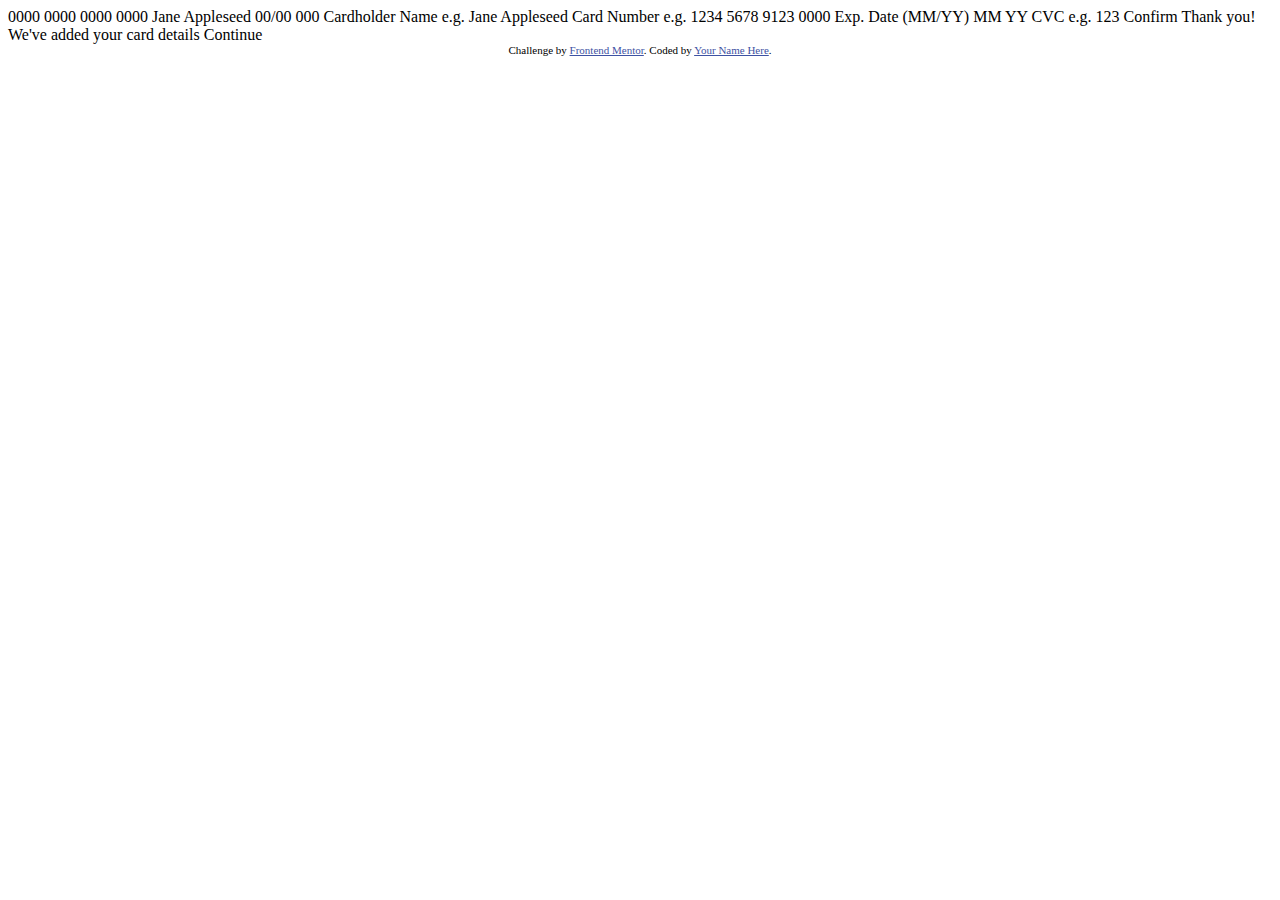
==== Interactive card details form main/index.html @ 3898c525 "upload elements" ====
<!DOCTYPE html>
<html lang="en">
<head>
  <meta charset="UTF-8">
  <meta name="viewport" content="width=device-width, initial-scale=1.0"> <!-- displays site properly based on user's device -->

  <link rel="icon" type="image/png" sizes="32x32" href="./images/favicon-32x32.png">
  
  <title>Frontend Mentor | Interactive card details form</title>

  <!-- Feel free to remove these styles or customise in your own stylesheet 👍 -->
  <style>
    .attribution { font-size: 11px; text-align: center; }
    .attribution a { color: hsl(228, 45%, 44%); }
  </style>
</head>
<body>

  0000 0000 0000 0000
  Jane Appleseed
  00/00

  000

  Cardholder Name
  e.g. Jane Appleseed

  Card Number
  e.g. 1234 5678 9123 0000

  Exp. Date (MM/YY)
  MM
  YY

  CVC
  e.g. 123

  Confirm

  <!-- Completed state start -->

  Thank you!
  We've added your card details
  Continue
  
  <div class="attribution">
    Challenge by <a href="https://www.frontendmentor.io?ref=challenge" target="_blank">Frontend Mentor</a>. 
    Coded by <a href="#">Your Name Here</a>.
  </div>
</body>
</html>
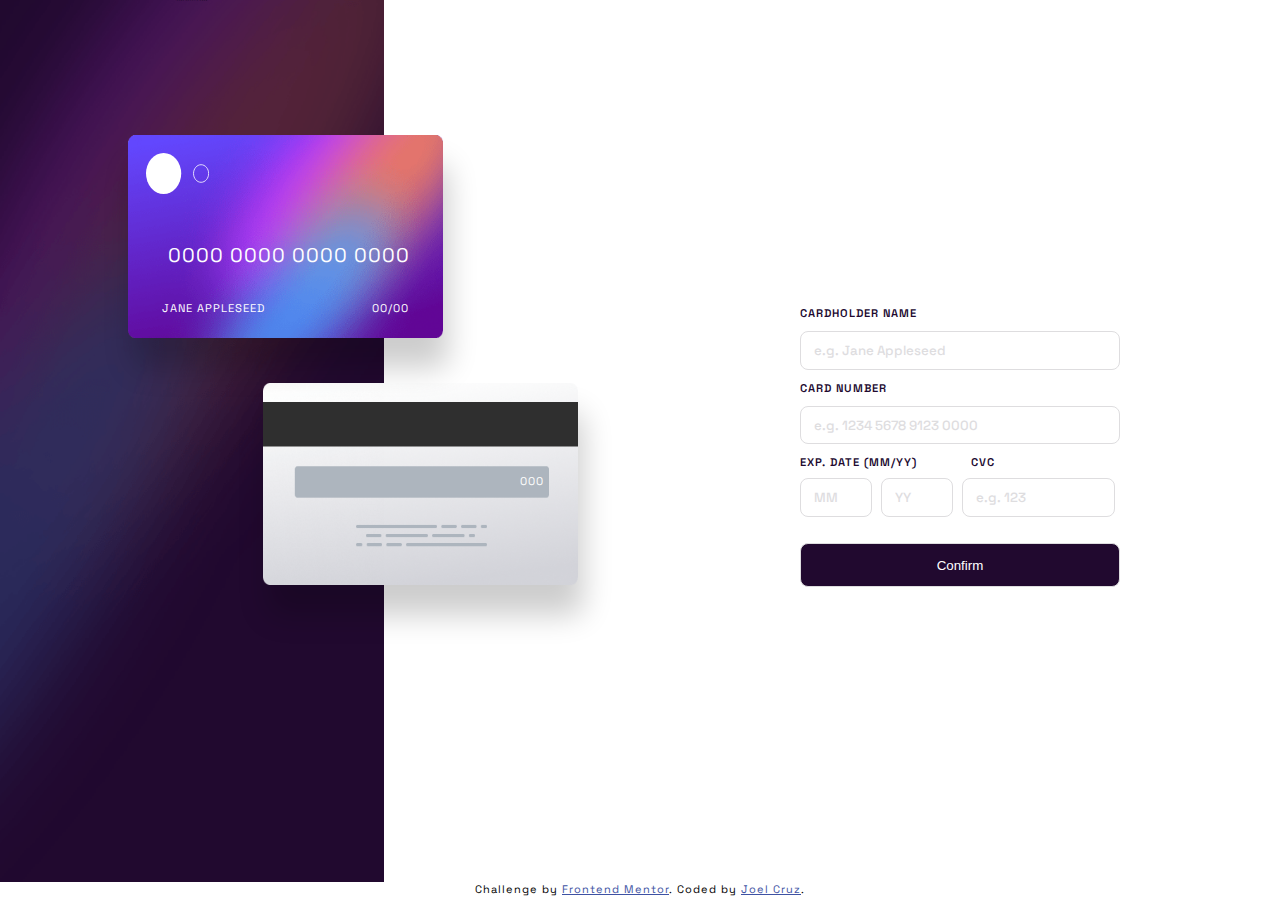
==== commit a89e77f4: "complete styles" ====
--- a/Interactive card details form main/index.html
+++ b/Interactive card details form main/index.html
@@ -1,51 +1,133 @@
 <!DOCTYPE html>
 <html lang="en">
-<head>
-  <meta charset="UTF-8">
-  <meta name="viewport" content="width=device-width, initial-scale=1.0"> <!-- displays site properly based on user's device -->
+  <head>
+    <meta charset="UTF-8" />
+    <meta name="viewport" content="width=device-width, initial-scale=1.0" />
+    <!-- displays site properly based on user's device -->
 
-  <link rel="icon" type="image/png" sizes="32x32" href="./images/favicon-32x32.png">
-  
-  <title>Frontend Mentor | Interactive card details form</title>
+    <link
+      rel="icon"
+      type="image/png"
+      sizes="32x32"
+      href="./images/favicon-32x32.png"
+    />
 
-  <!-- Feel free to remove these styles or customise in your own stylesheet 👍 -->
-  <style>
-    .attribution { font-size: 11px; text-align: center; }
-    .attribution a { color: hsl(228, 45%, 44%); }
-  </style>
-</head>
-<body>
+    <link rel="stylesheet" href="styles/style.css" />
 
-  0000 0000 0000 0000
-  Jane Appleseed
-  00/00
+    <title>Frontend Mentor | Interactive card details form</title>
 
-  000
+    <!-- Feel free to remove these styles or customise in your own stylesheet 👍 -->
+    <style>
+      .attribution {
+        font-size: 11px;
+        text-align: center;
+      }
+      .attribution a {
+        color: hsl(228, 45%, 44%);
+      }
+    </style>
+  </head>
+  <body>
+    <header class="header">
+      <h1>Card details form</h1>
+      <img class="bg-mobile" src="images/bg-main-mobile.png" />
+      <img class="bg-desktop" src="images/bg-main-desktop.png" />
 
-  Cardholder Name
-  e.g. Jane Appleseed
+      <section class="card-container" aria-labelledby="card details view">
+        <div id="front-card" class="card card--front">
+          <img class="card__logo" src="images/card-logo.svg" />
+          <img src="images/bg-card-front.png" />
+          <p class="card__number">0000 0000 0000 0000</p>
+          <p class="card__owner">Jane Appleseed</p>
+          <p class="card__date">00/00</p>
+        </div>
+        <div id="back-card" class="card card--back">
+          <img src="images/bg-card-back.png" />
+          <p class="card__cvc">000</p>
+        </div>
+      </section>
+    </header>
 
-  Card Number
-  e.g. 1234 5678 9123 0000
+    <main class="main">
+      <form class="form" action="#" method="post" aria-labelledby="card detail">
+        <label for="card-name">Cardholder Name</label>
+        <input
+          type="text"
+          name="card-name"
+          id="card-name"
+          placeholder="e.g. Jane Appleseed"
+        />
+        <p class="form--error hidden" aria-label="error message">
+          Can't be blank
+        </p>
+        <label for="card-number">Card Number</label>
+        <input
+          type="text"
+          name="card-number"
+          id="card-number"
+          placeholder="e.g. 1234 5678 9123 0000"
+        />
+        <p class="form--error hidden" aria-label="error message">
+          Can't be blank
+        </p>
+        <section class="form--section" aria-label="exp input date and cvv">
+          <label for="">Exp. Date (MM/YY)</label>
+          <label for="card-cvv">cvc</label>
+          <input
+            type="number"
+            name="card-month"
+            id="card-month"
+            placeholder="MM"
+          />
+          <input
+            type="number"
+            name="card-year"
+            id="card-year"
+            placeholder="YY"
+          />
+          <input
+            type="text"
+            name="card-cvc"
+            id="card-cvc"
+            class="form--input-cvc"
+            placeholder="e.g. 123"
+          />
+          <p class="form--error hidden" aria-label="error message">
+            Can't be blank
+          </p>
+          <p class="form--error hidden" aria-label="error message">
+            Can't be blank
+          </p>
+        </section>
+        <input class="button" type="submit" value="Confirm" />
+      </form>
 
-  Exp. Date (MM/YY)
-  MM
-  YY
+      <!-- Completed state start -->
+      <section class="completed-state hidden" aria-label="completed state">
+        <img
+          class="completed-state__img"
+          src="images/icon-complete.svg"
+          alt="complete"
+        />
+        <h2 class="completed-state__h2">Thank you!</h2>
+        <p class="completed-state__p">We've added your card details</p>
+        <input class="button" type="submit" value="Continue" />
+      </section>
+    </main>
 
-  CVC
-  e.g. 123
-
-  Confirm
-
-  <!-- Completed state start -->
-
-  Thank you!
-  We've added your card details
-  Continue
-  
-  <div class="attribution">
-    Challenge by <a href="https://www.frontendmentor.io?ref=challenge" target="_blank">Frontend Mentor</a>. 
-    Coded by <a href="#">Your Name Here</a>.
-  </div>
-</body>
-</html>+    <footer class="attribution" aria-label="author links">
+      Challenge by
+      <a
+        href="https://www.frontendmentor.io?ref=challenge"
+        target="_blank"
+        aria-label="author Fronted Mentor link"
+        >Frontend Mentor</a
+      >. Coded by
+      <a
+        href="https://github.com/Joel252/Frontend-Mentor-Solutions/tree/master/Interactive%20card%20details%20form%20main"
+        aria-label="author repository link"
+        >Joel Cruz</a
+      >.
+    </footer>
+  </body>
+</html>
--- a/Interactive card details form main/styles/style.css
+++ b/Interactive card details form main/styles/style.css
@@ -0,0 +1,263 @@
+@import url("https://fonts.googleapis.com/css2?family=Space+Grotesk:wght@500&display=swap");
+
+:root {
+  --Active-input-border: hsl(249, 99%, 64%) to hsl(278, 94%, 30%);
+  --input-errors: hsl(0, 100%, 66%);
+  --Lightgrayish-violet: hsl(270, 3%, 87%);
+  --Darkgrayish-violet: hsl(279, 6%, 55%);
+  --Verydark-violet: hsl(278, 68%, 11%);
+}
+* {
+  margin: 0;
+  padding: 0;
+}
+body {
+  font-family: "Space Grotesk", sans-serif;
+  font-size: 18px;
+  text-transform: uppercase;
+  letter-spacing: 1px;
+}
+
+/* Header styles*/
+.header {
+  width: 100%;
+  height: 30vh;
+  min-height: 150px;
+  display: flex;
+  justify-content: center;
+}
+h1 {
+  position: absolute;
+  font-size: 1px;
+}
+.bg-mobile {
+  width: 100%;
+  height: 100%;
+}
+.bg-desktop {
+  display: none;
+}
+
+/* Card views styles*/
+.card-container {
+  position: absolute;
+  height: 32vh;
+  min-width: 320px;
+  min-height: 200px;
+  top: 3vh;
+}
+.card {
+  width: 80%;
+  height: 60%;
+  border-radius: 10px;
+  position: absolute;
+  color: white;
+  box-shadow: 5px 30px 30px #00000033;
+}
+.card--front {
+  bottom: 0;
+  z-index: 1;
+}
+.card--back {
+  top: 0;
+  right: 0;
+}
+.card__owner,
+.card__date,
+.card__cvc {
+  font-size: 0.7rem;
+}
+.card img {
+  width: 100%;
+  height: 100%;
+}
+.card .card__logo {
+  position: absolute;
+  width: 20%;
+  height: 20%;
+  top: 1em;
+  left: 1em;
+}
+.card__cvc {
+  position: absolute;
+  right: 2.5em;
+  top: 44%;
+}
+.card__number {
+  position: absolute;
+  font-size: 0.9em;
+  bottom: 2.5em;
+  left: 2em;
+}
+.card__owner {
+  position: absolute;
+  left: 2.5em;
+  bottom: 1em;
+}
+.card__date {
+  position: absolute;
+  right: 2.5em;
+  bottom: 1em;
+}
+
+/* Form styles */
+.main {
+  width: 100%;
+  padding: 4em 1.5em 1em 1.5em;
+  box-sizing: border-box;
+  display: flex;
+  justify-content: center;
+  align-items: center;
+}
+.form {
+  width: 320px;
+  display: flex;
+  flex-direction: column;
+}
+.form label {
+  padding: 1em 0;
+  font-size: 0.7rem;
+  font-weight: 600;
+  color: var(--Verydark-violet);
+}
+.form input {
+  padding: 0.8em 1em;
+  font-weight: 600;
+  border: 1px solid var(--Lightgrayish-violet);
+  border-radius: 8px;
+  color: var(--Verydark-violet);
+}
+.form input::placeholder {
+  font-weight: 500;
+  color: var(--Lightgrayish-violet);
+  font-family: "Space Grotesk", sans-serif;
+}
+.form--section {
+  display: flex;
+  flex-wrap: wrap;
+  gap: 0.5em;
+}
+.form--section label {
+  margin-right: 4em;
+  padding: 1em 0 0 0;
+}
+.form--section input {
+  width: 13.5%;
+}
+.form .form--input-cvc {
+  width: 39%;
+}
+input.button {
+  background-color: var(--Verydark-violet);
+  font-weight: 500;
+  color: white;
+  padding: 1em;
+  margin-top: 2em;
+  width: 100%;
+  border-radius: 8px;
+  border: 1px solid var(--Lightgrayish-violet);
+}
+.form--error {
+  color: var(--input-errors);
+  font-size: 8px;
+  text-transform: none;
+  padding: 0.8em 0 0 1em;
+  font-weight: 600;
+}
+.form--section .form--error {
+  padding-right: 9em;
+}
+
+/* footer styles*/
+.attribution {
+  font-size: 8px;
+  text-transform: none;
+  width: 100%;
+}
+
+.completed-state {
+  display: flex;
+  flex-direction: column;
+  justify-content: center;
+  align-items: center;
+}
+
+/* complete state styles */
+.completed-state__h2 {
+  font-weight: 500;
+  letter-spacing: 3px;
+  padding-top: 2em;
+}
+.completed-state__p {
+  color: var(--Lightgrayish-violet);
+  font-size: 0.8em;
+  padding-top: 1em;
+}
+
+/**/
+.hidden {
+  display: none;
+}
+
+/* Media queries*/
+@media (min-width: 1024px) {
+  body {
+    display: flex;
+    flex-wrap: wrap;
+    gap: 20%;
+  }
+  .header {
+    width: 30%;
+    height: 98vh;
+  }
+  .main {
+    width: 50%;
+    padding: 0;
+  }
+  .bg-mobile {
+    display: none;
+  }
+  .bg-desktop {
+    width: 100%;
+    height: 100%;
+    display: inline;
+  }
+  .card-container {
+    min-width: 450px;
+    min-height: 450px;
+    top: 15vh;
+    left: 10%;
+  }
+  .card {
+    width: 70%;
+    height: 45%;
+  }
+  .card--front {
+    bottom: auto;
+  }
+  .card--back {
+    top: auto;
+    bottom: 0;
+  }
+  .card__cvc {
+    position: absolute;
+    right: 3em;
+    top: 8.2em;
+  }
+  .card__number {
+    position: absolute;
+    font-size: 1.1em;
+    bottom: 3.5em;
+    left: 2em;
+  }
+  .card__owner {
+    position: absolute;
+    left: 3em;
+    bottom: 2em;
+  }
+  .card__date {
+    position: absolute;
+    right: 3em;
+    bottom: 2em;
+  }
+}
